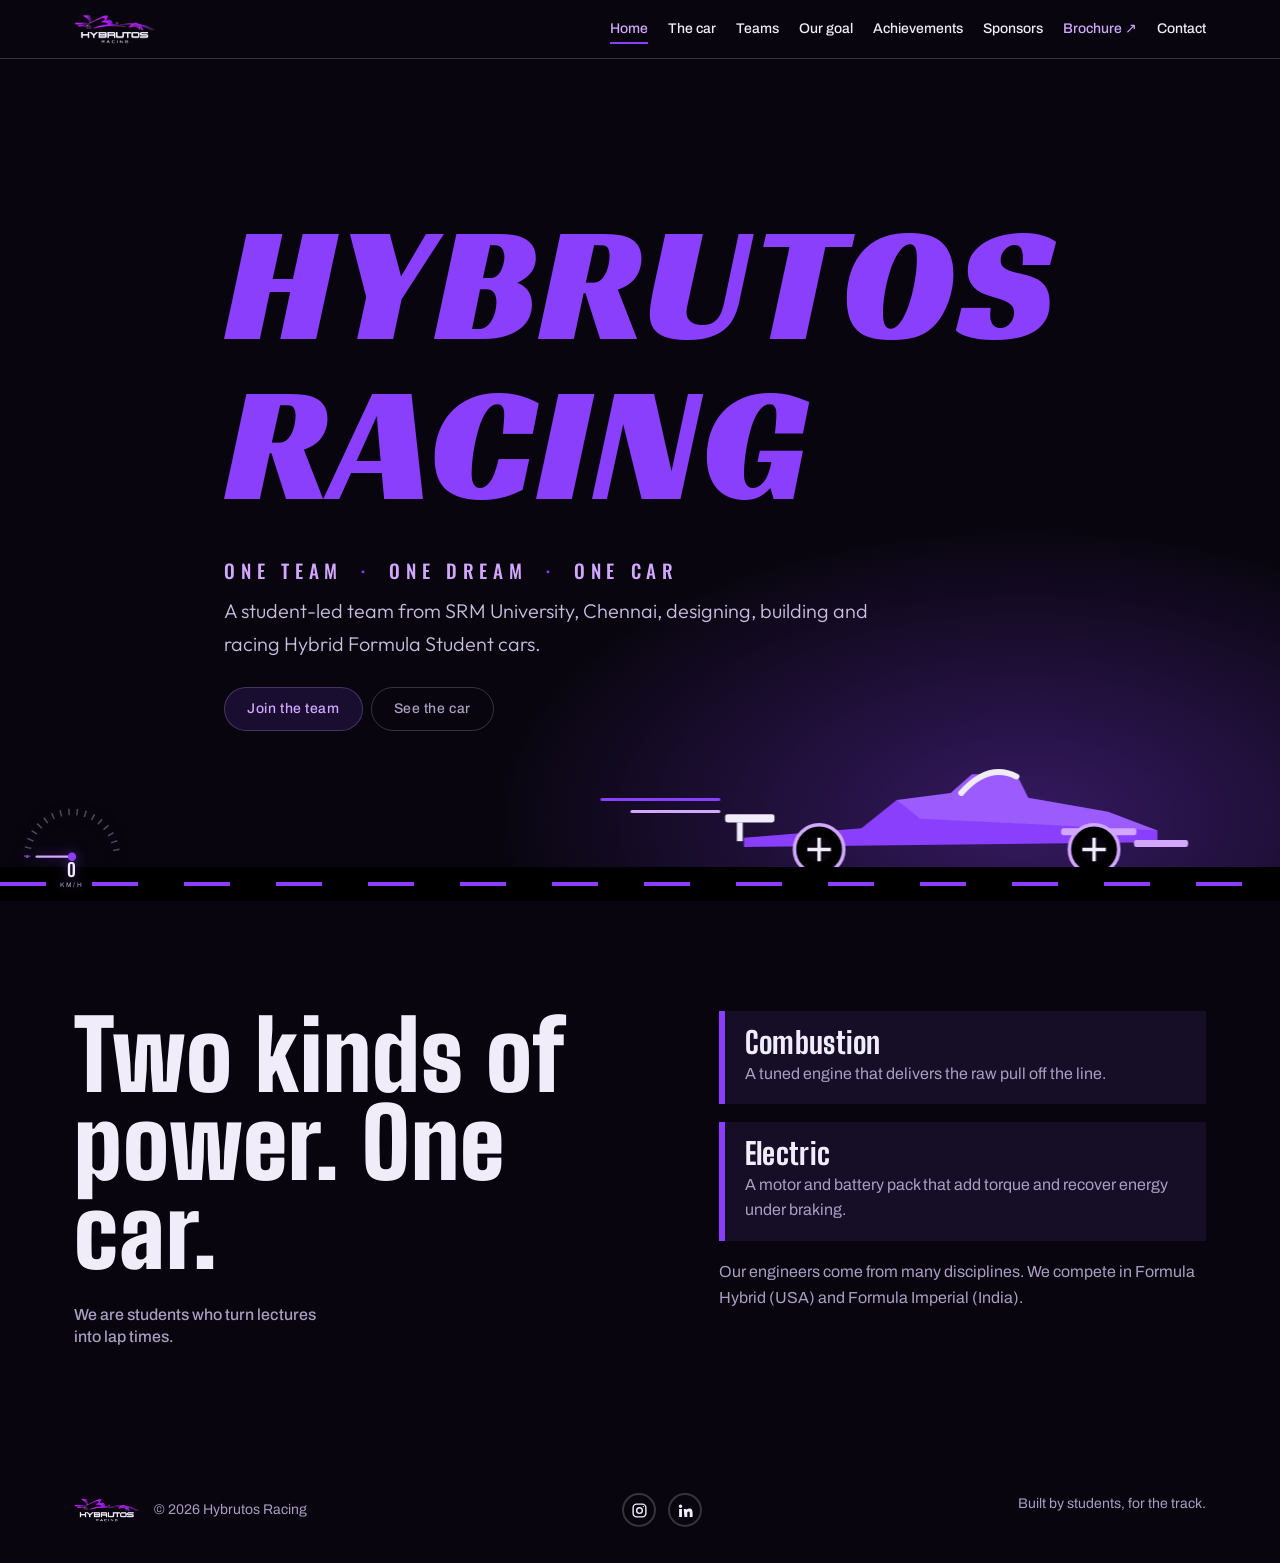
==== index.html @ a92c5900 "Add files via upload" ====
<!DOCTYPE html>
<html lang="en">
<head>
<meta charset="utf-8">
<meta name="viewport" content="width=device-width, initial-scale=1, viewport-fit=cover">
<title>Hybrutos Racing</title>
<meta name="description" content="Hybrutos Racing: a student engineering team that designs, builds and races a hybrid-powered car.">
<meta name="theme-color" content="#08050E">
<link rel="icon" type="image/png" href="favicon.png">
<link rel="apple-touch-icon" href="favicon.png">
<link rel="preconnect" href="https://fonts.googleapis.com">
<link rel="preconnect" href="https://fonts.gstatic.com" crossorigin>
<link href="https://fonts.googleapis.com/css2?family=Big+Shoulders+Display:wght@700;800;900&family=Archivo:wght@400;500;700&family=Racing+Sans+One&family=Oswald:wght@400;500&family=Outfit:wght@300;400&display=swap" rel="stylesheet">
<link rel="stylesheet" href="style.css">
</head>
<body>
<div id="rev"></div>
<div id="wheel" aria-hidden="true"><svg viewBox="0 0 64 64"><g id="tyre"><circle cx="32" cy="32" r="31" fill="#0b0813" stroke="#3b2a63" stroke-width="1.5"/><circle cx="32" cy="32" r="27.5" fill="none" stroke="#241a3a" stroke-width="5" stroke-dasharray="5 3"/><path d="M32 6.5a25.5 25.5 0 0 1 22 12.5" fill="none" stroke="#D2A8FF" stroke-width="3" stroke-linecap="round"/><circle cx="32" cy="32" r="18" fill="#161026" stroke="#8A3FFC" stroke-width="2"/><path d="M32 16v8M32 40v8M16 32h8M40 32h8M20.7 20.7l5.7 5.7M37.6 37.6l5.7 5.7M43.3 20.7l-5.7 5.7M26.4 37.6l-5.7 5.7" stroke="#D2A8FF" stroke-width="2.2" stroke-linecap="round"/><circle cx="32" cy="32" r="5" fill="#8A3FFC"/><circle cx="32" cy="32" r="1.8" fill="#0b0813"/></g></svg></div>
<div id="speedo" aria-hidden="true"><svg viewBox="0 0 120 98"><defs><linearGradient id="sg" x1="0" x2="1"><stop offset="0" stop-color="#8A3FFC"/><stop offset="1" stop-color="#D2A8FF"/></linearGradient></defs><path d="M12 64A48 48 0 0 1 108 64" fill="none" stroke="rgba(241,236,250,.3)" stroke-width="7" stroke-dasharray="1.6 7.3"/><path id="sarc" d="M12 64A48 48 0 0 1 108 64" fill="none" stroke="url(#sg)" stroke-width="3" stroke-linecap="round" pathLength="100" stroke-dasharray="0 100"/><line id="sneedle" x1="60" y1="64" x2="60" y2="26" stroke="#D2A8FF" stroke-width="2.4" stroke-linecap="round" transform="rotate(-90 60 64)"/><circle cx="60" cy="64" r="4.5" fill="#8A3FFC"/><text id="snum" x="60" y="86" text-anchor="middle" font-size="20" font-weight="800" fill="#F1ECFA" style="font-family:var(--display)">0</text><text x="60" y="96" text-anchor="middle" font-size="7" letter-spacing="2" fill="#A99DC2" style="font-family:var(--body)">KM/H</text></svg></div>
<nav><div class="wrap">
  <a class="logo" href="#home" aria-label="Hybrutos Racing home"><img src="logo.png" alt="Hybrutos Racing" width="82" height="30"></a>
  <ul><li><a href="#home">Home</a></li><li><a href="#car">The car</a></li><li><a href="#teams">Teams</a></li><li><a href="#goal">Our goal</a></li><li><a href="#achievements">Achievements</a></li><li><a href="#sponsors">Sponsors</a></li><li><a class="ext" href="brochure.pdf" target="_blank" rel="noopener" id="brochure-link">Brochure &#8599;</a></li><li><a href="#contact">Contact</a></li></ul>
</div></nav>

<div class="page" id="p-home"><header class="hero" id="top"><div class="wrap">
  <h1 aria-label="Hybrutos Racing"><span><em class="split">Hybrutos</em></span><span><em>Racing</em></span></h1>
  <p class="slogan">One team <i>&middot;</i> One dream <i>&middot;</i> One car</p>
  <p class="tag">A student-led team from SRM University, Chennai, designing, building and racing Hybrid Formula Student cars.</p>
  <div><a class="cta" href="#contact">Join the team</a><a class="cta alt" href="#car">See the car</a></div>
</div>
<div class="track" aria-hidden="true">
  <div class="car">
    <span class="streak a"></span><span class="streak b"></span>
    <svg viewBox="0 0 400 110" xmlns="http://www.w3.org/2000/svg">
      <path d="M20 78 L120 70 L150 46 L196 40 L214 24 L252 24 L262 44 L330 56 L372 72 L372 82 L20 86Z" fill="var(--fire)"/>
      <path d="M150 46 L196 40 L214 24 L252 24 L262 44 L330 56 L372 72 L255 66 L170 62Z" fill="var(--ink)" opacity=".16"/>
      <path d="M205 40 Q228 14 252 26" fill="none" stroke="var(--ink)" stroke-width="5" stroke-linecap="round"/>
      <rect x="4" y="58" width="42" height="7" rx="2" fill="var(--ink)"/><rect x="14" y="65" width="5" height="16" fill="var(--ink)"/>
      <rect x="352" y="80" width="46" height="6" rx="2" fill="var(--volt)"/>
      <rect x="290" y="70" width="64" height="6" rx="2" fill="var(--volt)"/>
      <g><circle cx="84" cy="88" r="21" fill="#000" stroke="var(--volt)" stroke-width="3"/><g class="wheel"><circle cx="84" cy="88" r="11" fill="var(--bg)"/><path d="M84 78v20M74 88h20" stroke="var(--ink)" stroke-width="3"/></g></g>
      <g><circle cx="318" cy="88" r="21" fill="#000" stroke="var(--volt)" stroke-width="3"/><g class="wheel"><circle cx="318" cy="88" r="11" fill="var(--bg)"/><path d="M318 78v20M308 88h20" stroke="var(--ink)" stroke-width="3"/></g></g>
    </svg>
  </div>
  <div class="road"></div>
</div></header>

<section id="about"><div class="wrap about">
  <div>
    <h2>Two kinds of power. One car.</h2>
    <p class="lead" style="margin-top:28px">We are students who turn lectures into lap times.</p>
  </div>
  <div class="two">
    <div><h3>Combustion</h3><p>A tuned engine that delivers the raw pull off the line.</p></div>
    <div><h3>Electric</h3><p>A motor and battery pack that add torque and recover energy under braking.</p></div>
    <p>Our engineers come from many disciplines. We compete in Formula Hybrid (USA) and Formula Imperial (India).</p>
  </div>
</div></section>

</div>
<div class="page" id="p-car"><section class="car-sec" id="car"><div class="wrap">
  <div>
    <h2>The car</h2>
    <p style="margin-top:20px;opacity:.8">Our current build, at a glance.</p>
  </div>
  <ul class="specs">
    <li><span>Powertrain</span><span>RC200 engine, Agni 119R motor</span></li>
    <li><span>Speed</span><span>110 km/h (theoretical)</span></li>
    <li><span>Weight</span><span>290 kg</span></li>
    <li><span>0&ndash;100 km/h</span><span>Not tested yet</span></li>
  </ul>
</div></section>

</div>
<div class="page" id="p-teams"><section class="teams" id="teams"><div class="wrap">
  <h2 style="margin-bottom:44px">Sub-teams</h2>
  <details open><summary>Powertrain</summary><p>The heart of our car. Runs a hybrid powertrain. Including a RC200 engine and an Agni 119R motor. 
Coupled by our very own patented coupler.</p></details>
  <details><summary>Chassis and suspension</summary><p>The skeleton and the muscle. Our chassis is a compact tubular chassis which helps house all the systems to run the car including the driver. The suspension system is what decides how our car reacts to turning and accelerating. </p></details>
  <details><summary>Electronics</summary><p>The electronics of the car make split second decisions from taking in input from the driver to giving output to the wheels to saving a life in case of any catastrophic failure. In short, electronics is the brain of the car and fuelling it all is a big hybrid battery!</p></details>
  <details><summary>Aero and design</summary><p>The package that brings grip and efficiency in style. The Aerodynamic components help add more downforce and grip to the car while also reducing drag and increasing efficiency of the car.</p></details>
  <details><summary>Business and media</summary><p>“Sell me this car” and outreach under one roof. The business models are born here, talking numbers and graphs. Media is what makes us known to the world, from social media posts to website design.</p></details>
</div></section>

</div>
<div class="page" id="p-goal"><section><div class="wrap">
  <h2>Our goal</h2>
  <p class="lead" style="margin-top:24px">One team. One dream. One car.</p>
  <div class="goals"><div><h3>A light, efficient car</h3><p>Every kilogram and every watt counts, so we design for low weight and high efficiency.</p></div><div><h3>An integrated hybrid powertrain</h3><p>A combustion engine and an electric motor working together as one system.</p></div><div><h3>Compete at the top</h3><p>Participating in competitions in India and abroad</p></div><div><h3>Sustainable motorsport</h3><p>Push the boundaries of innovation while giving students real engineering experience.</p></div></div>
  <h2>Season roadmap</h2>
  <div class="line">
    <div><h3>Design</h3><p>Concepts, Solidworks and simulation.</p></div>
    <div><h3>Build</h3><p>Fabrication and assembly.</p></div>
    <div><h3>Test</h3><p>Track tuning and driver training.</p></div>
    <div><h3>Race</h3><p>Competition day.</p></div>
  </div>
</div></section></div>
<div class="page" id="p-achievements"><section><div class="wrap">
  <h2>Our achievements</h2>
  <p style="margin-top:8px">Over the years, Hybrutos Racing has earned awards at Formula Hybrid (USA) and Formula Imperial (India).</p>
  <div class="years" id="years" role="tablist" aria-label="Year"></div>
  <div class="ach" id="ach"><img id="aimg" alt="Hybrutos Racing car"><div><h3 id="atitle"></h3><div id="alist"></div></div></div>
  <p class="foot">Also awarded: the GM Spirit Award at Formula Hybrid.</p>
</div></section></div>
<div class="page" id="p-sponsors"><section><div class="wrap">
  <h2>Sponsors</h2>
  <p class="lead" style="margin-top:24px">Back the team and put your name on a race car.</p>
  <div class="tiers"><article class="tier t1"><span>Reserved for financial sponsors</span><h3>Tier 1</h3><ul><li>3 Instagram posts and 2 LinkedIn posts</li><li>Top-tier logo placement on the car livery, including the rear wing and nose cone</li><li>Logo on all team apparel: t-shirts, hoodies and caps</li><li>Logo across team assets: the car, pit banners, posters and digital content</li><li>Mentions in public presentations, interviews and media coverage</li><li>Product exhibition at every competition arena</li><li>Exclusive logo banner at team promotional events</li></ul></article><article class="tier "><span>Sponsorship</span><h3>Tier 2</h3><ul><li>2 Instagram posts about the partnership</li><li>1 LinkedIn post on the collaboration and your role in our progress</li><li>Prominent logo on primary car panels such as the side body and rear wing</li><li>Logo on all official team merchandise</li></ul></article><article class="tier "><span>Sponsorship</span><h3>Tier 3</h3><ul><li>1 Instagram post highlighting the partnership</li><li>Modest logo on the side pod of the car</li><li>Logo on team apparel at events and public appearances</li><li>Logo on the driver's suit</li></ul></article></div>
  <a class="cta" href="#contact">Become a sponsor</a>
</div></section></div>
<div class="page" id="p-contact"><section><div class="wrap contact">
  <div>
    <h2>Contact us</h2>
    <p class="lead" style="margin-top:24px">Questions, sponsorship or want to join? Send us a message.</p>
    <ul class="cl"><li><span>Email</span><a href="mailto:hybrutosracing@gmail.com">hybrutosracing@gmail.com</a></li><li><span>Where</span>SRM University, Chennai</li><li><span>Follow</span><div class="social"><a href="https://www.instagram.com/hybrutosracing/" target="_blank" rel="noopener noreferrer" aria-label="Hybrutos Racing on Instagram"><svg viewBox="0 0 24 24" fill="none" stroke="currentColor" stroke-width="2" stroke-linecap="round" stroke-linejoin="round"><rect x="3" y="3" width="18" height="18" rx="5"/><circle cx="12" cy="12" r="4"/><circle cx="17.5" cy="6.5" r="1" fill="currentColor" stroke="none"/></svg></a><a href="https://www.linkedin.com/company/hybrutos-racing/home/" target="_blank" rel="noopener noreferrer" aria-label="Hybrutos Racing on LinkedIn"><svg viewBox="0 0 24 24" fill="currentColor"><path d="M4.98 3.5a2.5 2.5 0 1 1 0 5 2.5 2.5 0 0 1 0-5zM3 9.75h4V21H3zM9.5 9.75h3.8v1.6h.06c.53-1 1.84-2.05 3.8-2.05 4.06 0 4.84 2.67 4.84 6.14V21h-4v-4.9c0-1.17-.02-2.67-1.63-2.67-1.63 0-1.88 1.27-1.88 2.58V21h-4z"/></svg></a></div></li></ul>
    <img class="team" src="img/team.jpg" alt="The Hybrutos Racing team with the car" loading="lazy">
  </div>
  <!--
  <form id="cf">
    <label>Your name<input name="n" required></label>
    <label>Your email<input type="email" name="e" required></label>
    <label>I am contacting about<select name="t"><option>Joining the team</option><option>Sponsorship</option><option>Something else</option></select></label>
    <label>Message<textarea name="m" rows="5" required></textarea></label>
    <input type="text" name="website" tabindex="-1" autocomplete="off" aria-hidden="true" style="position:absolute;left:-9999px;width:1px;height:1px;opacity:0">
    <button class="cta" type="submit">Send message</button>
    <p class="note" id="cn"></p>
  </form>
-->
</div></section></div>
<footer><div class="wrap"><span class="flogo"><img src="logo.png" alt="" width="66" height="24"><span>© 2026 Hybrutos Racing</span></span><span class="social sm"><a href="https://www.instagram.com/hybrutosracing/" target="_blank" rel="noopener noreferrer" aria-label="Hybrutos Racing on Instagram"><svg viewBox="0 0 24 24" fill="none" stroke="currentColor" stroke-width="2" stroke-linecap="round" stroke-linejoin="round"><rect x="3" y="3" width="18" height="18" rx="5"/><circle cx="12" cy="12" r="4"/><circle cx="17.5" cy="6.5" r="1" fill="currentColor" stroke="none"/></svg></a><a href="https://www.linkedin.com/company/hybrutos-racing/home/" target="_blank" rel="noopener noreferrer" aria-label="Hybrutos Racing on LinkedIn"><svg viewBox="0 0 24 24" fill="currentColor"><path d="M4.98 3.5a2.5 2.5 0 1 1 0 5 2.5 2.5 0 0 1 0-5zM3 9.75h4V21H3zM9.5 9.75h3.8v1.6h.06c.53-1 1.84-2.05 3.8-2.05 4.06 0 4.84 2.67 4.84 6.14V21h-4v-4.9c0-1.17-.02-2.67-1.63-2.67-1.63 0-1.88 1.27-1.88 2.58V21h-4z"/></svg></a></span><span>Built by students, for the track.</span></div></footer>

<script src="script.js"></script>
</body>
</html>
---- style.css ----
:root{
  --bg:#08050E; --panel:#150E26; --ink:#F1ECFA; --mute:#A99DC2;
  --fire:#8A3FFC; --volt:#D2A8FF; --line:rgba(241,236,250,.2);
  --road:#000000; --road-line:#8A3FFC;
  --display:'Big Shoulders Display','Arial Narrow','Impact',sans-serif;
  --body:'Archivo','Helvetica Neue',Arial,sans-serif;
  color-scheme:dark;
  box-sizing:border-box; padding-top:env(safe-area-inset-top,0px); padding-bottom:env(safe-area-inset-bottom,0px);
}
html{scroll-behavior:smooth;scroll-padding-top:calc(env(safe-area-inset-top,0px) + 64px)}
*{box-sizing:border-box}
body{margin:0;background:var(--bg);color:var(--ink);font-family:var(--body);font-size:17px;line-height:1.6;overflow-x:hidden}
a{color:inherit}
:focus-visible{outline:3px solid var(--volt);outline-offset:3px}
h1,h2,h3{font-family:var(--display);margin:0;line-height:.92;letter-spacing:.01em}
h2{font-size:clamp(44px,8vw,96px);font-weight:900}
p{max-width:62ch}
.wrap{max-width:1180px;margin:0 auto;padding:0 24px}

/* progress "rev bar" */
#rev{position:fixed;left:0;top:env(safe-area-inset-top,0px);height:5px;width:0;z-index:30;background:linear-gradient(90deg,var(--fire) 0 50%,var(--volt) 50%)}

nav{position:sticky;top:env(safe-area-inset-top,0px);z-index:20;background:var(--bg);border-bottom:1px solid var(--line)}
body::before{content:"";position:fixed;inset:0 0 auto;height:env(safe-area-inset-top,0px);z-index:25;background:var(--bg)}
nav .wrap{display:flex;align-items:center;justify-content:space-between;height:58px}
.logo{font-family:var(--display);font-weight:900;font-size:26px;text-decoration:none;letter-spacing:.02em}
.logo b{color:var(--fire)} .logo i{color:var(--volt);font-style:normal}
nav ul{display:flex;gap:26px;list-style:none;margin:0;padding:0;font-weight:500;font-size:15px}
nav a{text-decoration:none}
nav ul a:hover{color:var(--fire)}
nav ul a{padding:6px 0;border-bottom:2px solid transparent;transition:color .2s,border-color .2s}
nav ul a.cur{color:var(--volt);border-bottom-color:var(--fire)}
@media(max-width:640px){nav ul{gap:14px;font-size:13px;overflow-x:auto}.logo{font-size:20px}}

/* hero */
.hero{background:radial-gradient(ellipse 60% 50% at 80% 90%,rgba(138,63,252,.35),transparent 70%);position:relative;min-height:calc(100svh - 58px);display:flex;flex-direction:column;justify-content:flex-end;overflow:hidden;padding-top:40px}
.hero h1{font-size:clamp(76px,19vw,280px);font-weight:900;line-height:.82;text-transform:uppercase}
.hero h1>span{display:block;overflow:hidden;padding-top:.06em;margin-top:-.06em}
.hero h1 span>em{display:block;font-style:normal;transform:translateY(105%);animation:rise .9s cubic-bezier(.2,.8,.2,1) forwards}
.hero h1 span:nth-child(2) em{animation-delay:.18s;color:transparent;-webkit-text-stroke:2px var(--ink)}
.hero h1 .split{color:transparent}
@keyframes rise{to{transform:none}}
.tag{max-width:46ch;font-size:19px;margin:22px 0 0;opacity:0;animation:fade .8s .7s forwards}
@keyframes fade{to{opacity:1}}
.cta{display:inline-block;margin-top:22px;padding:14px 26px;background:var(--fire);color:#fff;font-weight:700;text-decoration:none;border-radius:2px;transition:transform .15s,background .15s}
.cta:hover{transform:translateY(-3px);background:var(--ink);color:var(--bg)}
.cta.alt{background:transparent;color:var(--ink);border:2px solid var(--ink);margin-left:10px}

.track{position:relative;height:150px;margin-top:20px}
.road{position:absolute;left:0;right:0;bottom:0;height:34px;background:var(--road)}
.road::after{content:"";position:absolute;left:0;right:0;top:15px;height:4px;
  background:repeating-linear-gradient(90deg,var(--road-line) 0 46px,transparent 46px 92px);animation:dash .5s linear infinite}
@keyframes dash{to{background-position:-92px 0}}
.car{position:absolute;bottom:26px;left:0;width:min(470px,70vw);transform:translateX(-120%);animation:drive 1.6s .3s cubic-bezier(.15,.7,.2,1) forwards}
@keyframes drive{to{transform:translateX(calc(100vw - min(470px,70vw) - 7vw))}}
.car svg{display:block;width:100%;overflow:visible;animation:bob .35s ease-in-out infinite alternate}
@keyframes bob{to{transform:translateY(-1.5px)}}
.wheel{transform-box:fill-box;transform-origin:center;animation:spin .35s linear infinite}
@keyframes spin{to{transform:rotate(360deg)}}
.streak{position:absolute;height:3px;border-radius:2px;right:100%;animation:streak .7s linear infinite}
.streak.a{top:52px;width:120px;background:var(--fire)}
.streak.b{top:64px;width:90px;background:var(--volt);animation-delay:.25s}
@keyframes streak{0%{opacity:0;transform:translateX(20px)}30%{opacity:1}100%{opacity:0;transform:translateX(-70px)}}

.page{display:none;min-height:60vh}
.page.on{display:block;animation:pg .4s ease-out}
@keyframes pg{from{opacity:0;transform:translateY(12px)}}
/* sections */
section{padding:110px 0}
.lead{font-size:clamp(22px,3vw,34px);line-height:1.35;font-weight:500;max-width:30ch}
.about{display:grid;grid-template-columns:1.2fr 1fr;gap:60px;align-items:start}
.about .two{display:grid;gap:18px}
.about .two div{padding:18px 20px;border-left:6px solid var(--fire);background:var(--panel)}
.about .two div:last-child{border-left-color:var(--volt)}
.about h3{font-size:30px;font-weight:800;margin-bottom:4px}
.about p{margin:0;color:var(--mute);font-size:16px}
@media(max-width:820px){.about{grid-template-columns:1fr;gap:30px}}

.car-sec{background:#2A0F5C;color:var(--ink)}
.car-sec .wrap{display:grid;grid-template-columns:1fr 1fr;gap:60px;align-items:center}
.specs{margin:0;padding:0;list-style:none}
.specs li{display:flex;justify-content:space-between;gap:20px;padding:16px 0;border-bottom:1px solid rgba(233,231,225,.25)}
.specs li span:first-child{color:rgba(233,231,225,.65)}
.specs li span:last-child{font-family:var(--display);font-size:30px;font-weight:800;text-align:right}
@media(max-width:820px){.car-sec .wrap{grid-template-columns:1fr;gap:30px}}

.teams details{border-top:1px solid var(--line)}
.teams details:last-child{border-bottom:1px solid var(--line)}
.teams summary{list-style:none;cursor:pointer;display:flex;justify-content:space-between;align-items:center;padding:22px 0;font-family:var(--display);font-weight:800;font-size:clamp(34px,5vw,58px);line-height:1;transition:color .2s,padding .25s}
.teams summary::-webkit-details-marker{display:none}
.teams summary::after{content:"+";font-size:.8em;transition:transform .3s;color:var(--fire)}
.teams details[open] summary::after{transform:rotate(45deg)}
.teams summary:hover{color:var(--volt);padding-left:12px}
.teams details p{margin:0 0 26px;color:var(--mute);max-width:60ch}

.line{position:relative;display:grid;grid-template-columns:repeat(4,1fr);gap:20px;margin-top:70px}
.line::before{content:"";position:absolute;left:0;right:0;top:9px;height:3px;background:linear-gradient(90deg,var(--fire),var(--volt))}
.line div{position:relative;padding-top:38px}
.line div::before{content:"";position:absolute;top:0;left:0;width:21px;height:21px;border-radius:50%;background:var(--bg);border:4px solid var(--ink)}
.line h3{font-size:30px;font-weight:800}
.line p{margin:6px 0 0;color:var(--mute);font-size:15px}
@media(max-width:760px){.line{grid-template-columns:1fr 1fr;row-gap:40px}.line::before{display:none}}

.join{background:var(--panel)}
.join h2{margin-bottom:20px}
footer{padding:36px 0;font-size:14px;color:var(--mute)}
footer .wrap{display:flex;justify-content:space-between;flex-wrap:wrap;gap:12px}

@media(prefers-reduced-motion:reduce){
  *{animation-duration:.01ms!important;animation-iteration-count:1!important;scroll-behavior:auto!important}
  .hero h1 span>em{transform:none}.tag{opacity:1}.car{transform:translateX(calc(100vw - min(470px,70vw) - 7vw))}
}

/* logo */
.logo{display:flex;align-items:center}
.logo img{height:30px;width:auto;display:block;transition:transform .25s}
.logo:hover img{transform:scale(1.05)}
.flogo{display:flex;align-items:center;gap:14px}
.flogo img{height:24px;width:auto;display:block}
@media(max-width:640px){.logo img{height:24px}}

nav ul{gap:20px;font-size:14px;min-width:0}
@media(max-width:1000px){nav ul{gap:14px;overflow-x:auto;white-space:nowrap}}
@media(max-width:640px){nav ul{gap:12px;font-size:13px}}
nav ul a.ext{color:var(--volt)}
button.cta{border:0;font:inherit;font-weight:700;cursor:pointer}
/* tyre cursor */
#wheel{display:none;position:fixed;left:0;top:0;width:34px;height:34px;margin:-17px 0 0 -17px;pointer-events:none;z-index:9999;opacity:0;transition:opacity .2s;filter:drop-shadow(0 0 7px rgba(138,63,252,.7))}
#wheel svg{width:100%;height:100%;display:block;transition:transform .15s}
#wheel.hot svg{transform:scale(1.3)}#wheel.down svg{transform:scale(.82)}
.has-wheel,.has-wheel *{cursor:none!important}
.has-wheel #wheel{display:block}
/* goal */
.goals{display:grid;grid-template-columns:1fr 1fr;gap:20px;margin:44px 0 90px}
.goals div{padding:22px 24px;background:var(--panel);border-left:6px solid var(--fire)}
.goals div:nth-child(even){border-left-color:var(--volt)}
.goals h3{font-size:32px;font-weight:800;margin-bottom:6px}
.goals p{margin:0;color:var(--mute);font-size:16px}
/* achievements */
.years{display:flex;gap:6px;flex-wrap:wrap;justify-content:center;width:max-content;max-width:100%;margin:40px auto;padding:10px;background:var(--panel);border-radius:32px}
.years button{border:0;background:none;color:var(--mute);font:inherit;font-weight:500;padding:12px 24px;border-radius:999px;cursor:pointer;transition:background .2s,color .2s}
.years button:hover{color:var(--ink)}
.years button[aria-selected=true]{background:var(--fire);color:#fff;font-weight:700}
.ach{display:grid;grid-template-columns:minmax(0,1fr) minmax(0,1.6fr);gap:36px;padding:30px;background:var(--panel);border:1px solid var(--line);border-radius:18px}
.ach img{width:100%;aspect-ratio:1;object-fit:cover;border:4px solid var(--fire);border-radius:14px;display:block}
.ach h3{font-size:44px;font-weight:800;color:var(--volt);margin-bottom:18px}
.aw{display:flex;gap:16px;align-items:center;padding:18px 20px;margin-bottom:14px;background:var(--bg);border:1px solid var(--line);border-radius:12px}
.aw i{flex:none;width:38px;height:38px;border-radius:50%;background:repeating-conic-gradient(#111 0 25%,#fff 0 50%) 50%/19px 19px}
.aw b{display:block;font-size:18px}.aw span{color:var(--volt);font-size:17px}
.none{color:var(--mute)}
.foot{margin-top:18px;color:var(--mute);font-size:15px;text-align:center}
/* sponsors */
.tiers{display:grid;grid-template-columns:repeat(3,1fr);gap:20px;margin:44px 0 36px;align-items:start}
.tier{padding:28px;background:var(--panel);border-top:6px solid var(--volt)}
.tier.t1{border-top-color:var(--fire);background:linear-gradient(180deg,rgba(138,63,252,.28),var(--panel) 60%)}
.tier span{font-weight:700;color:var(--volt);font-size:13px;letter-spacing:.12em;text-transform:uppercase}
.tier h3{font-size:44px;font-weight:900;margin:4px 0 14px}
.tier ul{margin:0;padding:0;list-style:none;display:grid;gap:10px;font-size:15px;color:var(--mute)}
.tier li{padding-left:18px;position:relative}
.tier li::before{content:"";position:absolute;left:0;top:.6em;width:7px;height:7px;background:var(--fire)}
/* contact */
.contact{display:grid;grid-template-columns:1fr 1fr;gap:60px;align-items:start}
.cl{list-style:none;margin:26px 0;padding:0}
.cl li{display:flex;gap:18px;padding:14px 0;border-bottom:1px solid var(--line)}
.cl li span{width:70px;color:var(--mute)}
.team{width:100%;border-radius:14px;border:4px solid var(--fire);display:block;margin-top:24px}
#cf{display:grid;gap:16px}
#cf label{display:grid;gap:6px;font-weight:500;font-size:15px}
#cf input,#cf select,#cf textarea{font:inherit;padding:12px 14px;background:var(--panel);color:var(--ink);border:1px solid var(--line);border-radius:4px}
#cf input:focus,#cf select:focus,#cf textarea:focus{border-color:var(--volt)}
#cf .cta{justify-self:start;margin:0}
.note{margin:0;color:var(--mute);font-size:14px}
@media(max-width:900px){.tiers{grid-template-columns:1fr}}
@media(max-width:820px){.goals,.ach,.contact{grid-template-columns:1fr}.ach h3{font-size:34px}.contact{gap:34px}}

/* speedometer */
#speedo{display:none;position:fixed;left:calc(16px + env(safe-area-inset-left,0px));bottom:calc(12px + env(safe-area-inset-bottom,0px));width:112px;pointer-events:none;z-index:40;filter:drop-shadow(0 0 6px rgba(138,63,252,.55))}
#speedo svg{display:block;width:100%;height:auto}
.has-wheel #speedo{display:block}

/* title: colour passes smoothly from letter to letter, across both words */
.hero h1 span>em{animation:rise .9s cubic-bezier(.2,.8,.2,1) forwards}
.hero h1 span:nth-child(2) em{animation-delay:.18s;-webkit-text-stroke:0}
.hero h1 .l{color:#8A3FFC;animation:tint 4s ease-in-out infinite;animation-delay:calc(var(--i)*.22s - 4s)}
@keyframes tint{0%,100%{color:#8A3FFC}35%{color:#D2A8FF}65%{color:#F5EEFF}}

/* social icons */
.social{display:flex;gap:12px;align-items:center}
.social a{width:44px;height:44px;display:grid;place-items:center;border:2px solid var(--line);border-radius:50%;color:var(--ink);transition:background .2s,border-color .2s,transform .2s}
.social a:hover{background:var(--fire);border-color:var(--fire);color:#fff;transform:translateY(-3px)}
.social svg{width:21px;height:21px;display:block}
.social.sm a{width:34px;height:34px}.social.sm svg{width:17px;height:17px}

/* home: new type + quieter buttons */
.hero h1{font-family:'Racing Sans One','Big Shoulders Display','Arial Narrow',Impact,sans-serif;font-weight:400;font-size:clamp(54px,13vw,200px);line-height:.9;letter-spacing:.01em}
.hero h1>span{padding-top:.1em;margin-top:-.1em;padding-bottom:.06em}
.slogan{font-family:'Oswald','Arial Narrow',sans-serif;font-weight:500;letter-spacing:.3em;text-transform:uppercase;font-size:clamp(13px,1.5vw,19px);color:var(--volt);margin:28px 0 0;opacity:0;animation:fade .8s .55s forwards}
.slogan i{font-style:normal;color:var(--fire);margin:0 .4em}
.tag{font-family:'Outfit','Helvetica Neue',Arial,sans-serif;font-weight:300;font-size:clamp(17px,1.55vw,21px);line-height:1.65;color:#C9BEE0;max-width:50ch;margin:10px 0 0}
.hero .cta{margin-top:26px;padding:10px 22px;font-size:14px;font-weight:500;letter-spacing:.04em;background:rgba(138,63,252,.14);color:var(--volt);border:1px solid rgba(210,168,255,.25);border-radius:999px;transition:background .2s,color .2s,border-color .2s}
.hero .cta.alt{margin-left:8px;background:transparent;color:var(--mute);border:1px solid var(--line)}
.hero .cta:hover{background:rgba(138,63,252,.32);color:#fff;border-color:rgba(210,168,255,.5);transform:none}
@media(prefers-reduced-motion:reduce){.slogan{opacity:1}}
/* car specs: longer values */
.specs li span:last-child{font-size:clamp(20px,2.4vw,28px);max-width:62%}
/* achievements: tighter so it fits on one screen */
#p-achievements section{padding:44px 0 50px}
#p-achievements h2{font-size:clamp(40px,6vw,72px)}
.years{margin:18px auto;padding:5px;gap:2px}
.years button{padding:8px 17px}
.ach{gap:24px;padding:18px}
.ach img{aspect-ratio:4/3}
.ach h3{font-size:34px;margin-bottom:10px}
.aw{padding:11px 16px;margin-bottom:9px}
.foot{margin-top:10px}
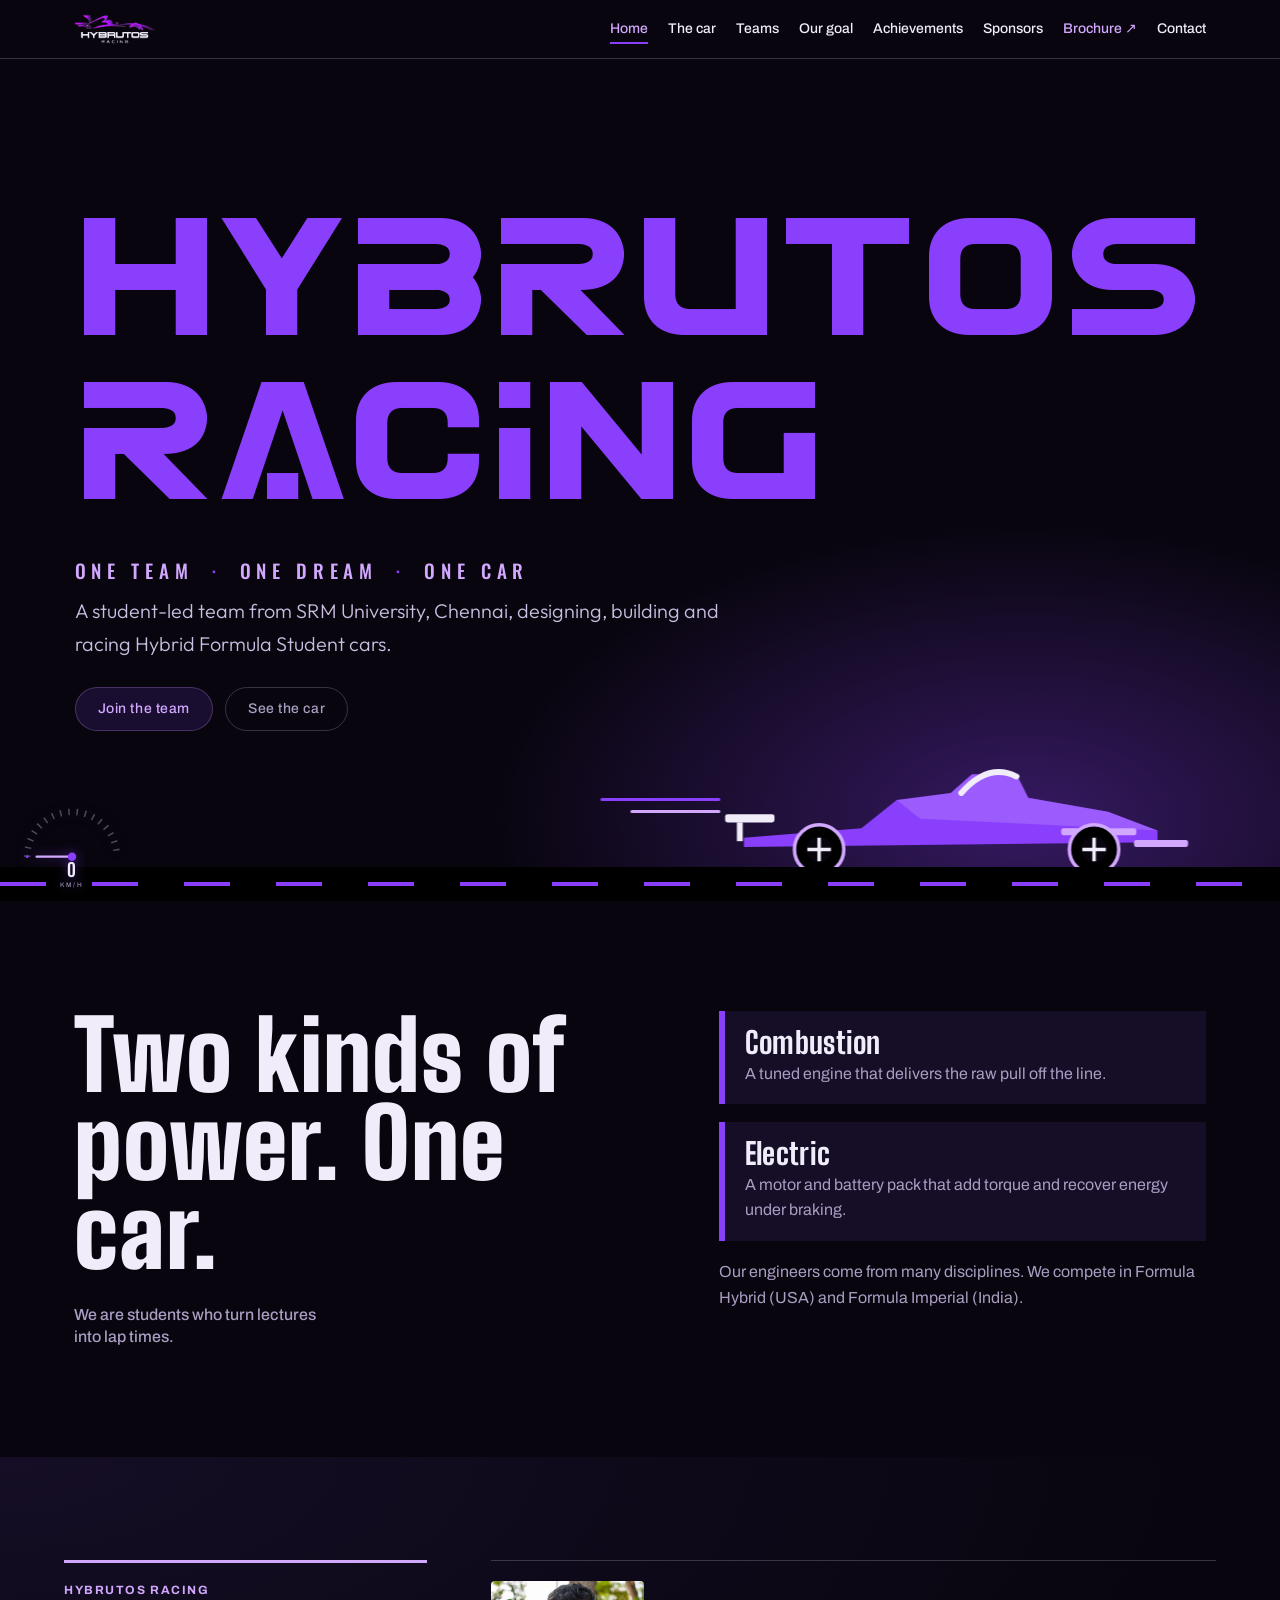
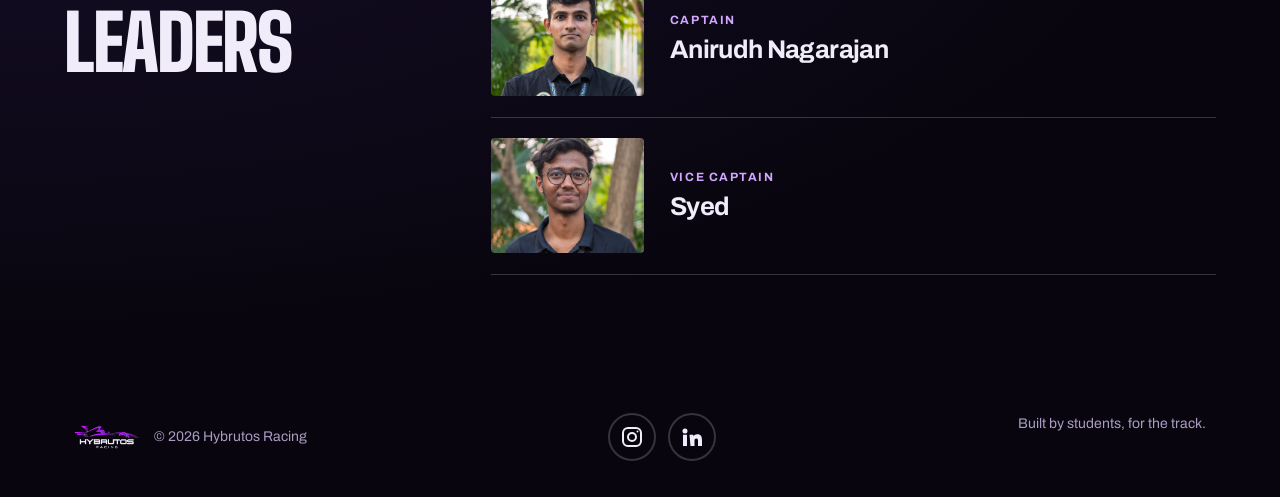
==== commit 185a97d2: "updated domain page,home page leadership,fonts." ====
--- a/index.html
+++ b/index.html
@@ -1,134 +1,524 @@
 <!DOCTYPE html>
 <html lang="en">
 <head>
-<meta charset="utf-8">
-<meta name="viewport" content="width=device-width, initial-scale=1, viewport-fit=cover">
-<title>Hybrutos Racing</title>
-<meta name="description" content="Hybrutos Racing: a student engineering team that designs, builds and races a hybrid-powered car.">
-<meta name="theme-color" content="#08050E">
-<link rel="icon" type="image/png" href="favicon.png">
-<link rel="apple-touch-icon" href="favicon.png">
-<link rel="preconnect" href="https://fonts.googleapis.com">
-<link rel="preconnect" href="https://fonts.gstatic.com" crossorigin>
-<link href="https://fonts.googleapis.com/css2?family=Big+Shoulders+Display:wght@700;800;900&family=Archivo:wght@400;500;700&family=Racing+Sans+One&family=Oswald:wght@400;500&family=Outfit:wght@300;400&display=swap" rel="stylesheet">
-<link rel="stylesheet" href="style.css">
+  <meta charset="utf-8">
+  <meta name="viewport" content="width=device-width, initial-scale=1, viewport-fit=cover">
+  <title>Hybrutos Racing</title>
+  <meta name="description" content="Hybrutos Racing: a student engineering team that designs, builds and races a hybrid-powered car.">
+  <meta name="theme-color" content="#08050E">
+
+  <link rel="icon" type="image/png" href="favicon.png">
+  <link rel="apple-touch-icon" href="favicon.png">
+  <link rel="preconnect" href="https://fonts.googleapis.com">
+  <link rel="preconnect" href="https://fonts.gstatic.com" crossorigin>
+  <link href="https://fonts.googleapis.com/css2?family=Big+Shoulders+Display:wght@700;800;900&family=Archivo:wght@400;500;700&family=Racing+Sans+One&family=Oswald:wght@400;500&family=Outfit:wght@300;400&display=swap" rel="stylesheet">
+  <link rel="stylesheet" href="style.css">
 </head>
+
 <body>
-<div id="rev"></div>
-<div id="wheel" aria-hidden="true"><svg viewBox="0 0 64 64"><g id="tyre"><circle cx="32" cy="32" r="31" fill="#0b0813" stroke="#3b2a63" stroke-width="1.5"/><circle cx="32" cy="32" r="27.5" fill="none" stroke="#241a3a" stroke-width="5" stroke-dasharray="5 3"/><path d="M32 6.5a25.5 25.5 0 0 1 22 12.5" fill="none" stroke="#D2A8FF" stroke-width="3" stroke-linecap="round"/><circle cx="32" cy="32" r="18" fill="#161026" stroke="#8A3FFC" stroke-width="2"/><path d="M32 16v8M32 40v8M16 32h8M40 32h8M20.7 20.7l5.7 5.7M37.6 37.6l5.7 5.7M43.3 20.7l-5.7 5.7M26.4 37.6l-5.7 5.7" stroke="#D2A8FF" stroke-width="2.2" stroke-linecap="round"/><circle cx="32" cy="32" r="5" fill="#8A3FFC"/><circle cx="32" cy="32" r="1.8" fill="#0b0813"/></g></svg></div>
-<div id="speedo" aria-hidden="true"><svg viewBox="0 0 120 98"><defs><linearGradient id="sg" x1="0" x2="1"><stop offset="0" stop-color="#8A3FFC"/><stop offset="1" stop-color="#D2A8FF"/></linearGradient></defs><path d="M12 64A48 48 0 0 1 108 64" fill="none" stroke="rgba(241,236,250,.3)" stroke-width="7" stroke-dasharray="1.6 7.3"/><path id="sarc" d="M12 64A48 48 0 0 1 108 64" fill="none" stroke="url(#sg)" stroke-width="3" stroke-linecap="round" pathLength="100" stroke-dasharray="0 100"/><line id="sneedle" x1="60" y1="64" x2="60" y2="26" stroke="#D2A8FF" stroke-width="2.4" stroke-linecap="round" transform="rotate(-90 60 64)"/><circle cx="60" cy="64" r="4.5" fill="#8A3FFC"/><text id="snum" x="60" y="86" text-anchor="middle" font-size="20" font-weight="800" fill="#F1ECFA" style="font-family:var(--display)">0</text><text x="60" y="96" text-anchor="middle" font-size="7" letter-spacing="2" fill="#A99DC2" style="font-family:var(--body)">KM/H</text></svg></div>
-<nav><div class="wrap">
-  <a class="logo" href="#home" aria-label="Hybrutos Racing home"><img src="logo.png" alt="Hybrutos Racing" width="82" height="30"></a>
-  <ul><li><a href="#home">Home</a></li><li><a href="#car">The car</a></li><li><a href="#teams">Teams</a></li><li><a href="#goal">Our goal</a></li><li><a href="#achievements">Achievements</a></li><li><a href="#sponsors">Sponsors</a></li><li><a class="ext" href="brochure.pdf" target="_blank" rel="noopener" id="brochure-link">Brochure &#8599;</a></li><li><a href="#contact">Contact</a></li></ul>
-</div></nav>
-
-<div class="page" id="p-home"><header class="hero" id="top"><div class="wrap">
-  <h1 aria-label="Hybrutos Racing"><span><em class="split">Hybrutos</em></span><span><em>Racing</em></span></h1>
-  <p class="slogan">One team <i>&middot;</i> One dream <i>&middot;</i> One car</p>
-  <p class="tag">A student-led team from SRM University, Chennai, designing, building and racing Hybrid Formula Student cars.</p>
-  <div><a class="cta" href="#contact">Join the team</a><a class="cta alt" href="#car">See the car</a></div>
-</div>
-<div class="track" aria-hidden="true">
-  <div class="car">
-    <span class="streak a"></span><span class="streak b"></span>
-    <svg viewBox="0 0 400 110" xmlns="http://www.w3.org/2000/svg">
-      <path d="M20 78 L120 70 L150 46 L196 40 L214 24 L252 24 L262 44 L330 56 L372 72 L372 82 L20 86Z" fill="var(--fire)"/>
-      <path d="M150 46 L196 40 L214 24 L252 24 L262 44 L330 56 L372 72 L255 66 L170 62Z" fill="var(--ink)" opacity=".16"/>
-      <path d="M205 40 Q228 14 252 26" fill="none" stroke="var(--ink)" stroke-width="5" stroke-linecap="round"/>
-      <rect x="4" y="58" width="42" height="7" rx="2" fill="var(--ink)"/><rect x="14" y="65" width="5" height="16" fill="var(--ink)"/>
-      <rect x="352" y="80" width="46" height="6" rx="2" fill="var(--volt)"/>
-      <rect x="290" y="70" width="64" height="6" rx="2" fill="var(--volt)"/>
-      <g><circle cx="84" cy="88" r="21" fill="#000" stroke="var(--volt)" stroke-width="3"/><g class="wheel"><circle cx="84" cy="88" r="11" fill="var(--bg)"/><path d="M84 78v20M74 88h20" stroke="var(--ink)" stroke-width="3"/></g></g>
-      <g><circle cx="318" cy="88" r="21" fill="#000" stroke="var(--volt)" stroke-width="3"/><g class="wheel"><circle cx="318" cy="88" r="11" fill="var(--bg)"/><path d="M318 78v20M308 88h20" stroke="var(--ink)" stroke-width="3"/></g></g>
+  <div id="rev"></div>
+
+  <div id="wheel" aria-hidden="true">
+    <svg viewBox="0 0 64 64">
+      <g id="tyre">
+        <circle cx="32" cy="32" r="31" fill="#0b0813" stroke="#3b2a63" stroke-width="1.5"/>
+        <circle cx="32" cy="32" r="27.5" fill="none" stroke="#241a3a" stroke-width="5" stroke-dasharray="5 3"/>
+        <path d="M32 6.5a25.5 25.5 0 0 1 22 12.5" fill="none" stroke="#D2A8FF" stroke-width="3" stroke-linecap="round"/>
+        <circle cx="32" cy="32" r="18" fill="#161026" stroke="#8A3FFC" stroke-width="2"/>
+        <path d="M32 16v8M32 40v8M16 32h8M40 32h8M20.7 20.7l5.7 5.7M37.6 37.6l5.7 5.7M43.3 20.7l-5.7 5.7M26.4 37.6l-5.7 5.7" stroke="#D2A8FF" stroke-width="2.2" stroke-linecap="round"/>
+        <circle cx="32" cy="32" r="5" fill="#8A3FFC"/>
+        <circle cx="32" cy="32" r="1.8" fill="#0b0813"/>
+      </g>
     </svg>
   </div>
-  <div class="road"></div>
-</div></header>
-
-<section id="about"><div class="wrap about">
-  <div>
-    <h2>Two kinds of power. One car.</h2>
-    <p class="lead" style="margin-top:28px">We are students who turn lectures into lap times.</p>
-  </div>
-  <div class="two">
-    <div><h3>Combustion</h3><p>A tuned engine that delivers the raw pull off the line.</p></div>
-    <div><h3>Electric</h3><p>A motor and battery pack that add torque and recover energy under braking.</p></div>
-    <p>Our engineers come from many disciplines. We compete in Formula Hybrid (USA) and Formula Imperial (India).</p>
-  </div>
-</div></section>
-
-</div>
-<div class="page" id="p-car"><section class="car-sec" id="car"><div class="wrap">
-  <div>
-    <h2>The car</h2>
-    <p style="margin-top:20px;opacity:.8">Our current build, at a glance.</p>
-  </div>
-  <ul class="specs">
-    <li><span>Powertrain</span><span>RC200 engine, Agni 119R motor</span></li>
-    <li><span>Speed</span><span>110 km/h (theoretical)</span></li>
-    <li><span>Weight</span><span>290 kg</span></li>
-    <li><span>0&ndash;100 km/h</span><span>Not tested yet</span></li>
-  </ul>
-</div></section>
-
-</div>
-<div class="page" id="p-teams"><section class="teams" id="teams"><div class="wrap">
-  <h2 style="margin-bottom:44px">Sub-teams</h2>
-  <details open><summary>Powertrain</summary><p>The heart of our car. Runs a hybrid powertrain. Including a RC200 engine and an Agni 119R motor. 
-Coupled by our very own patented coupler.</p></details>
-  <details><summary>Chassis and suspension</summary><p>The skeleton and the muscle. Our chassis is a compact tubular chassis which helps house all the systems to run the car including the driver. The suspension system is what decides how our car reacts to turning and accelerating. </p></details>
-  <details><summary>Electronics</summary><p>The electronics of the car make split second decisions from taking in input from the driver to giving output to the wheels to saving a life in case of any catastrophic failure. In short, electronics is the brain of the car and fuelling it all is a big hybrid battery!</p></details>
-  <details><summary>Aero and design</summary><p>The package that brings grip and efficiency in style. The Aerodynamic components help add more downforce and grip to the car while also reducing drag and increasing efficiency of the car.</p></details>
-  <details><summary>Business and media</summary><p>“Sell me this car” and outreach under one roof. The business models are born here, talking numbers and graphs. Media is what makes us known to the world, from social media posts to website design.</p></details>
-</div></section>
-
-</div>
-<div class="page" id="p-goal"><section><div class="wrap">
-  <h2>Our goal</h2>
-  <p class="lead" style="margin-top:24px">One team. One dream. One car.</p>
-  <div class="goals"><div><h3>A light, efficient car</h3><p>Every kilogram and every watt counts, so we design for low weight and high efficiency.</p></div><div><h3>An integrated hybrid powertrain</h3><p>A combustion engine and an electric motor working together as one system.</p></div><div><h3>Compete at the top</h3><p>Participating in competitions in India and abroad</p></div><div><h3>Sustainable motorsport</h3><p>Push the boundaries of innovation while giving students real engineering experience.</p></div></div>
-  <h2>Season roadmap</h2>
-  <div class="line">
-    <div><h3>Design</h3><p>Concepts, Solidworks and simulation.</p></div>
-    <div><h3>Build</h3><p>Fabrication and assembly.</p></div>
-    <div><h3>Test</h3><p>Track tuning and driver training.</p></div>
-    <div><h3>Race</h3><p>Competition day.</p></div>
-  </div>
-</div></section></div>
-<div class="page" id="p-achievements"><section><div class="wrap">
-  <h2>Our achievements</h2>
-  <p style="margin-top:8px">Over the years, Hybrutos Racing has earned awards at Formula Hybrid (USA) and Formula Imperial (India).</p>
-  <div class="years" id="years" role="tablist" aria-label="Year"></div>
-  <div class="ach" id="ach"><img id="aimg" alt="Hybrutos Racing car"><div><h3 id="atitle"></h3><div id="alist"></div></div></div>
-  <p class="foot">Also awarded: the GM Spirit Award at Formula Hybrid.</p>
-</div></section></div>
-<div class="page" id="p-sponsors"><section><div class="wrap">
-  <h2>Sponsors</h2>
-  <p class="lead" style="margin-top:24px">Back the team and put your name on a race car.</p>
-  <div class="tiers"><article class="tier t1"><span>Reserved for financial sponsors</span><h3>Tier 1</h3><ul><li>3 Instagram posts and 2 LinkedIn posts</li><li>Top-tier logo placement on the car livery, including the rear wing and nose cone</li><li>Logo on all team apparel: t-shirts, hoodies and caps</li><li>Logo across team assets: the car, pit banners, posters and digital content</li><li>Mentions in public presentations, interviews and media coverage</li><li>Product exhibition at every competition arena</li><li>Exclusive logo banner at team promotional events</li></ul></article><article class="tier "><span>Sponsorship</span><h3>Tier 2</h3><ul><li>2 Instagram posts about the partnership</li><li>1 LinkedIn post on the collaboration and your role in our progress</li><li>Prominent logo on primary car panels such as the side body and rear wing</li><li>Logo on all official team merchandise</li></ul></article><article class="tier "><span>Sponsorship</span><h3>Tier 3</h3><ul><li>1 Instagram post highlighting the partnership</li><li>Modest logo on the side pod of the car</li><li>Logo on team apparel at events and public appearances</li><li>Logo on the driver's suit</li></ul></article></div>
-  <a class="cta" href="#contact">Become a sponsor</a>
-</div></section></div>
-<div class="page" id="p-contact"><section><div class="wrap contact">
-  <div>
-    <h2>Contact us</h2>
-    <p class="lead" style="margin-top:24px">Questions, sponsorship or want to join? Send us a message.</p>
-    <ul class="cl"><li><span>Email</span><a href="mailto:hybrutosracing@gmail.com">hybrutosracing@gmail.com</a></li><li><span>Where</span>SRM University, Chennai</li><li><span>Follow</span><div class="social"><a href="https://www.instagram.com/hybrutosracing/" target="_blank" rel="noopener noreferrer" aria-label="Hybrutos Racing on Instagram"><svg viewBox="0 0 24 24" fill="none" stroke="currentColor" stroke-width="2" stroke-linecap="round" stroke-linejoin="round"><rect x="3" y="3" width="18" height="18" rx="5"/><circle cx="12" cy="12" r="4"/><circle cx="17.5" cy="6.5" r="1" fill="currentColor" stroke="none"/></svg></a><a href="https://www.linkedin.com/company/hybrutos-racing/home/" target="_blank" rel="noopener noreferrer" aria-label="Hybrutos Racing on LinkedIn"><svg viewBox="0 0 24 24" fill="currentColor"><path d="M4.98 3.5a2.5 2.5 0 1 1 0 5 2.5 2.5 0 0 1 0-5zM3 9.75h4V21H3zM9.5 9.75h3.8v1.6h.06c.53-1 1.84-2.05 3.8-2.05 4.06 0 4.84 2.67 4.84 6.14V21h-4v-4.9c0-1.17-.02-2.67-1.63-2.67-1.63 0-1.88 1.27-1.88 2.58V21h-4z"/></svg></a></div></li></ul>
-    <img class="team" src="img/team.jpg" alt="The Hybrutos Racing team with the car" loading="lazy">
-  </div>
-  <!--
-  <form id="cf">
-    <label>Your name<input name="n" required></label>
-    <label>Your email<input type="email" name="e" required></label>
-    <label>I am contacting about<select name="t"><option>Joining the team</option><option>Sponsorship</option><option>Something else</option></select></label>
-    <label>Message<textarea name="m" rows="5" required></textarea></label>
-    <input type="text" name="website" tabindex="-1" autocomplete="off" aria-hidden="true" style="position:absolute;left:-9999px;width:1px;height:1px;opacity:0">
-    <button class="cta" type="submit">Send message</button>
-    <p class="note" id="cn"></p>
-  </form>
--->
-</div></section></div>
-<footer><div class="wrap"><span class="flogo"><img src="logo.png" alt="" width="66" height="24"><span>© 2026 Hybrutos Racing</span></span><span class="social sm"><a href="https://www.instagram.com/hybrutosracing/" target="_blank" rel="noopener noreferrer" aria-label="Hybrutos Racing on Instagram"><svg viewBox="0 0 24 24" fill="none" stroke="currentColor" stroke-width="2" stroke-linecap="round" stroke-linejoin="round"><rect x="3" y="3" width="18" height="18" rx="5"/><circle cx="12" cy="12" r="4"/><circle cx="17.5" cy="6.5" r="1" fill="currentColor" stroke="none"/></svg></a><a href="https://www.linkedin.com/company/hybrutos-racing/home/" target="_blank" rel="noopener noreferrer" aria-label="Hybrutos Racing on LinkedIn"><svg viewBox="0 0 24 24" fill="currentColor"><path d="M4.98 3.5a2.5 2.5 0 1 1 0 5 2.5 2.5 0 0 1 0-5zM3 9.75h4V21H3zM9.5 9.75h3.8v1.6h.06c.53-1 1.84-2.05 3.8-2.05 4.06 0 4.84 2.67 4.84 6.14V21h-4v-4.9c0-1.17-.02-2.67-1.63-2.67-1.63 0-1.88 1.27-1.88 2.58V21h-4z"/></svg></a></span><span>Built by students, for the track.</span></div></footer>
-
-<script src="script.js"></script>
+
+  <div id="speedo" aria-hidden="true">
+    <svg viewBox="0 0 120 98">
+      <defs>
+        <linearGradient id="sg" x1="0" x2="1">
+          <stop offset="0" stop-color="#8A3FFC"/>
+          <stop offset="1" stop-color="#D2A8FF"/>
+        </linearGradient>
+      </defs>
+      <path d="M12 64A48 48 0 0 1 108 64" fill="none" stroke="rgba(241,236,250,.3)" stroke-width="7" stroke-dasharray="1.6 7.3"/>
+      <path id="sarc" d="M12 64A48 48 0 0 1 108 64" fill="none" stroke="url(#sg)" stroke-width="3" stroke-linecap="round" pathLength="100" stroke-dasharray="0 100"/>
+      <line id="sneedle" x1="60" y1="64" x2="60" y2="26" stroke="#D2A8FF" stroke-width="2.4" stroke-linecap="round" transform="rotate(-90 60 64)"/>
+      <circle cx="60" cy="64" r="4.5" fill="#8A3FFC"/>
+      <text id="snum" x="60" y="86" text-anchor="middle" font-size="20" font-weight="800" fill="#F1ECFA" style="font-family:var(--display)">0</text>
+      <text x="60" y="96" text-anchor="middle" font-size="7" letter-spacing="2" fill="#A99DC2" style="font-family:var(--body)">KM/H</text>
+    </svg>
+  </div>
+
+  <nav>
+    <div class="wrap">
+      <a class="logo" href="#home" aria-label="Hybrutos Racing home">
+        <img src="logo.png" alt="Hybrutos Racing" width="82" height="30">
+      </a>
+      <ul>
+        <li><a href="#home">Home</a></li>
+        <li><a href="#car">The car</a></li>
+        <li><a href="#teams">Teams</a></li>
+        <li><a href="#goal">Our goal</a></li>
+        <li><a href="#achievements">Achievements</a></li>
+        <li><a href="#sponsors">Sponsors</a></li>
+        <li><a class="ext" href="brochure.pdf" target="_blank" rel="noopener" id="brochure-link">Brochure &#8599;</a></li>
+        <li><a href="#contact">Contact</a></li>
+      </ul>
+    </div>
+  </nav>
+
+  <!-- HOME -->
+  <div class="page" id="p-home">
+    <header class="hero" id="top">
+      <div class="wrap">
+        <h1 aria-label="Hybrutos Racing">
+          <span><em class="split">Hybrutos</em></span>
+          <span><em>Racing</em></span>
+        </h1>
+        <p class="slogan">One team <i>&middot;</i> One dream <i>&middot;</i> One car</p>
+        <p class="tag">A student-led team from SRM University, Chennai, designing, building and racing Hybrid Formula Student cars.</p>
+        <div>
+          <a class="cta" href="#contact">Join the team</a>
+          <a class="cta alt" href="#car">See the car</a>
+        </div>
+      </div>
+
+      <div class="track" aria-hidden="true">
+        <div class="car">
+          <span class="streak a"></span>
+          <span class="streak b"></span>
+          <svg viewBox="0 0 400 110" xmlns="http://www.w3.org/2000/svg">
+            <path d="M20 78 L120 70 L150 46 L196 40 L214 24 L252 24 L262 44 L330 56 L372 72 L372 82 L20 86Z" fill="var(--fire)"/>
+            <path d="M150 46 L196 40 L214 24 L252 24 L262 44 L330 56 L372 72 L255 66 L170 62Z" fill="var(--ink)" opacity=".16"/>
+            <path d="M205 40 Q228 14 252 26" fill="none" stroke="var(--ink)" stroke-width="5" stroke-linecap="round"/>
+            <rect x="4" y="58" width="42" height="7" rx="2" fill="var(--ink)"/>
+            <rect x="14" y="65" width="5" height="16" fill="var(--ink)"/>
+            <rect x="352" y="80" width="46" height="6" rx="2" fill="var(--volt)"/>
+            <rect x="290" y="70" width="64" height="6" rx="2" fill="var(--volt)"/>
+            <g>
+              <circle cx="84" cy="88" r="21" fill="#000" stroke="var(--volt)" stroke-width="3"/>
+              <g class="wheel">
+                <circle cx="84" cy="88" r="11" fill="var(--bg)"/>
+                <path d="M84 78v20M74 88h20" stroke="var(--ink)" stroke-width="3"/>
+              </g>
+            </g>
+            <g>
+              <circle cx="318" cy="88" r="21" fill="#000" stroke="var(--volt)" stroke-width="3"/>
+              <g class="wheel">
+                <circle cx="318" cy="88" r="11" fill="var(--bg)"/>
+                <path d="M318 78v20M308 88h20" stroke="var(--ink)" stroke-width="3"/>
+              </g>
+            </g>
+          </svg>
+        </div>
+        <div class="road"></div>
+      </div>
+    </header>
+
+    <section id="about">
+      <div class="wrap about">
+        <div>
+          <h2>Two kinds of power. One car.</h2>
+          <p class="lead" style="margin-top:28px">We are students who turn lectures into lap times.</p>
+        </div>
+        <div class="two">
+          <div>
+            <h3>Combustion</h3>
+            <p>A tuned engine that delivers the raw pull off the line.</p>
+          </div>
+          <div>
+            <h3>Electric</h3>
+            <p>A motor and battery pack that add torque and recover energy under braking.</p>
+          </div>
+          <p>Our engineers come from many disciplines. We compete in Formula Hybrid (USA) and Formula Imperial (India).</p>
+        </div>
+      </div>
+    </section>
+
+    <!-- LEADERSHIP -->
+    <section id="leadership" aria-labelledby="leadership-title">
+      <div class="leadership-layout">
+        <header class="leadership-heading">
+          <p class="leadership-kicker">Hybrutos Racing</p>
+          <h2 id="leadership-title">Leaders</h2>
+        </header>
+        <div class="leadership-cards">
+          <article class="leadership-card">
+            <img class="leadership-portrait" alt="" loading="lazy" decoding="async" src="[data-uri]